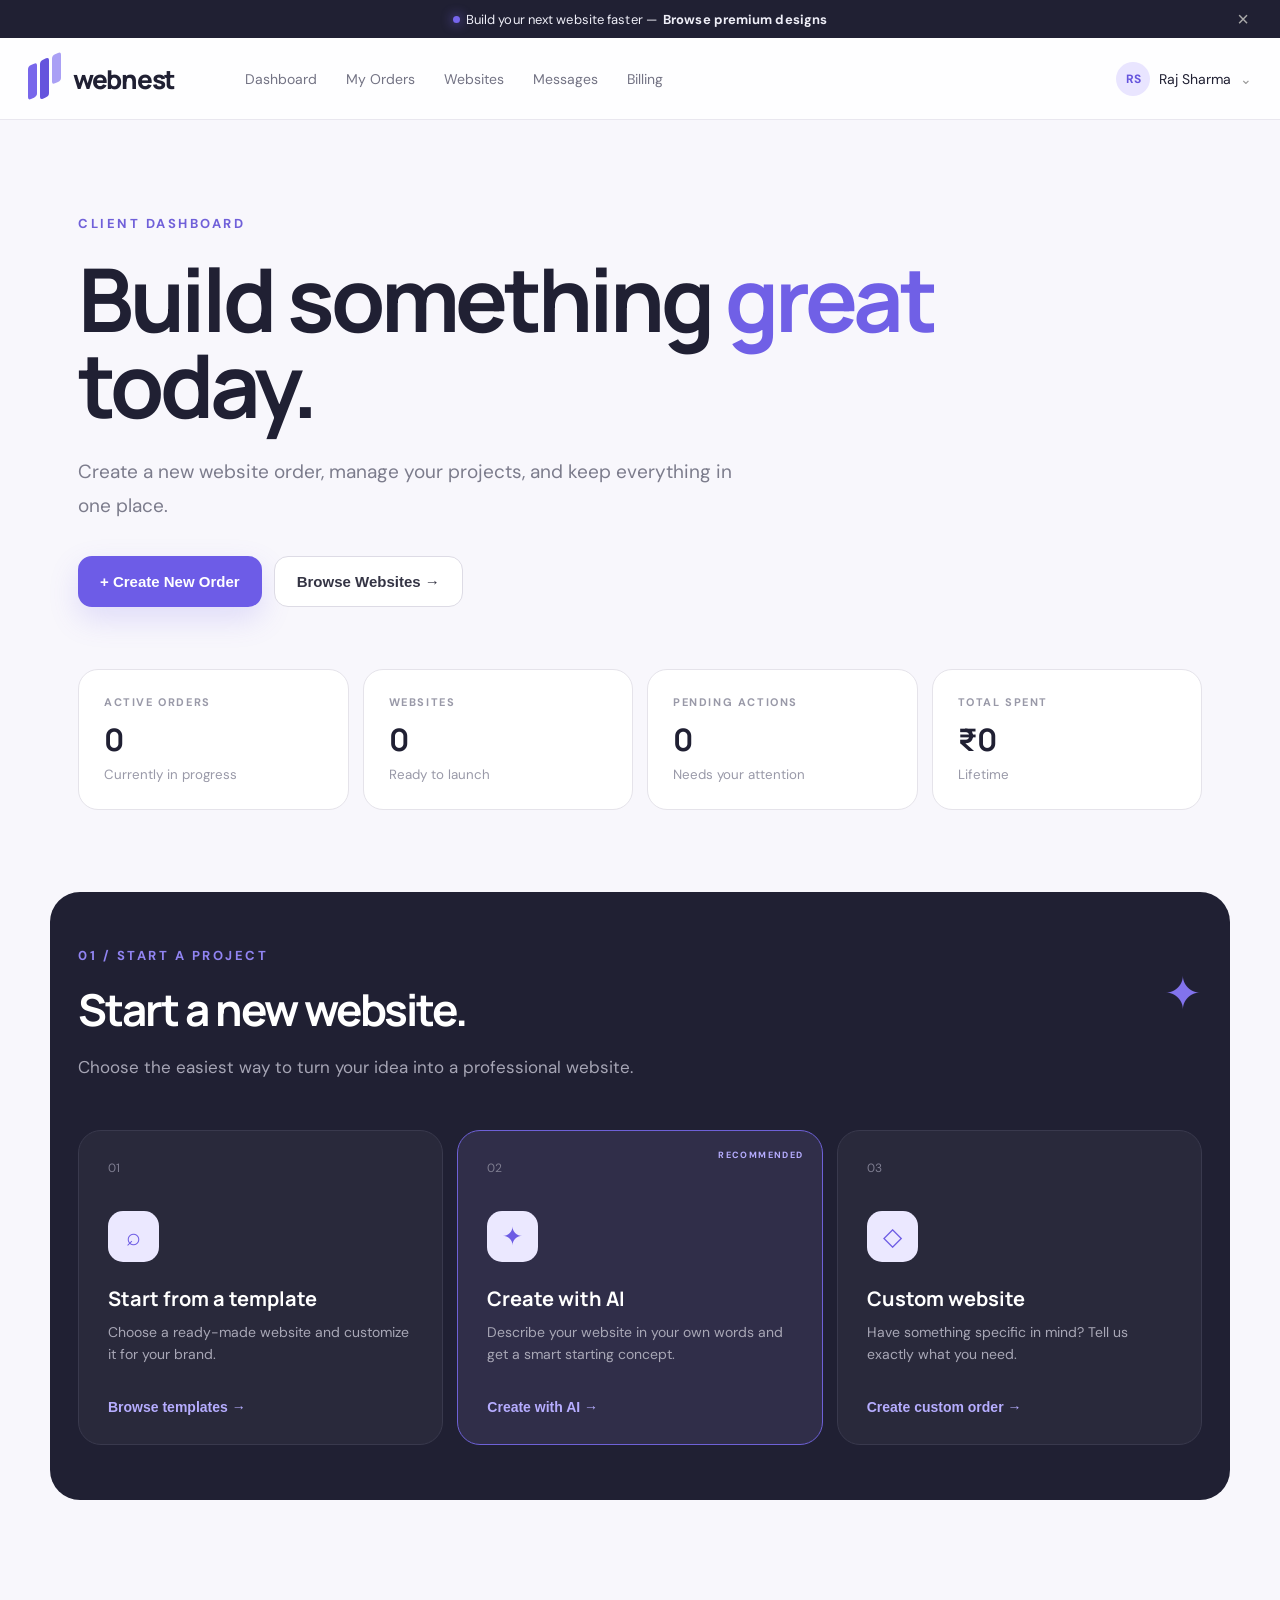
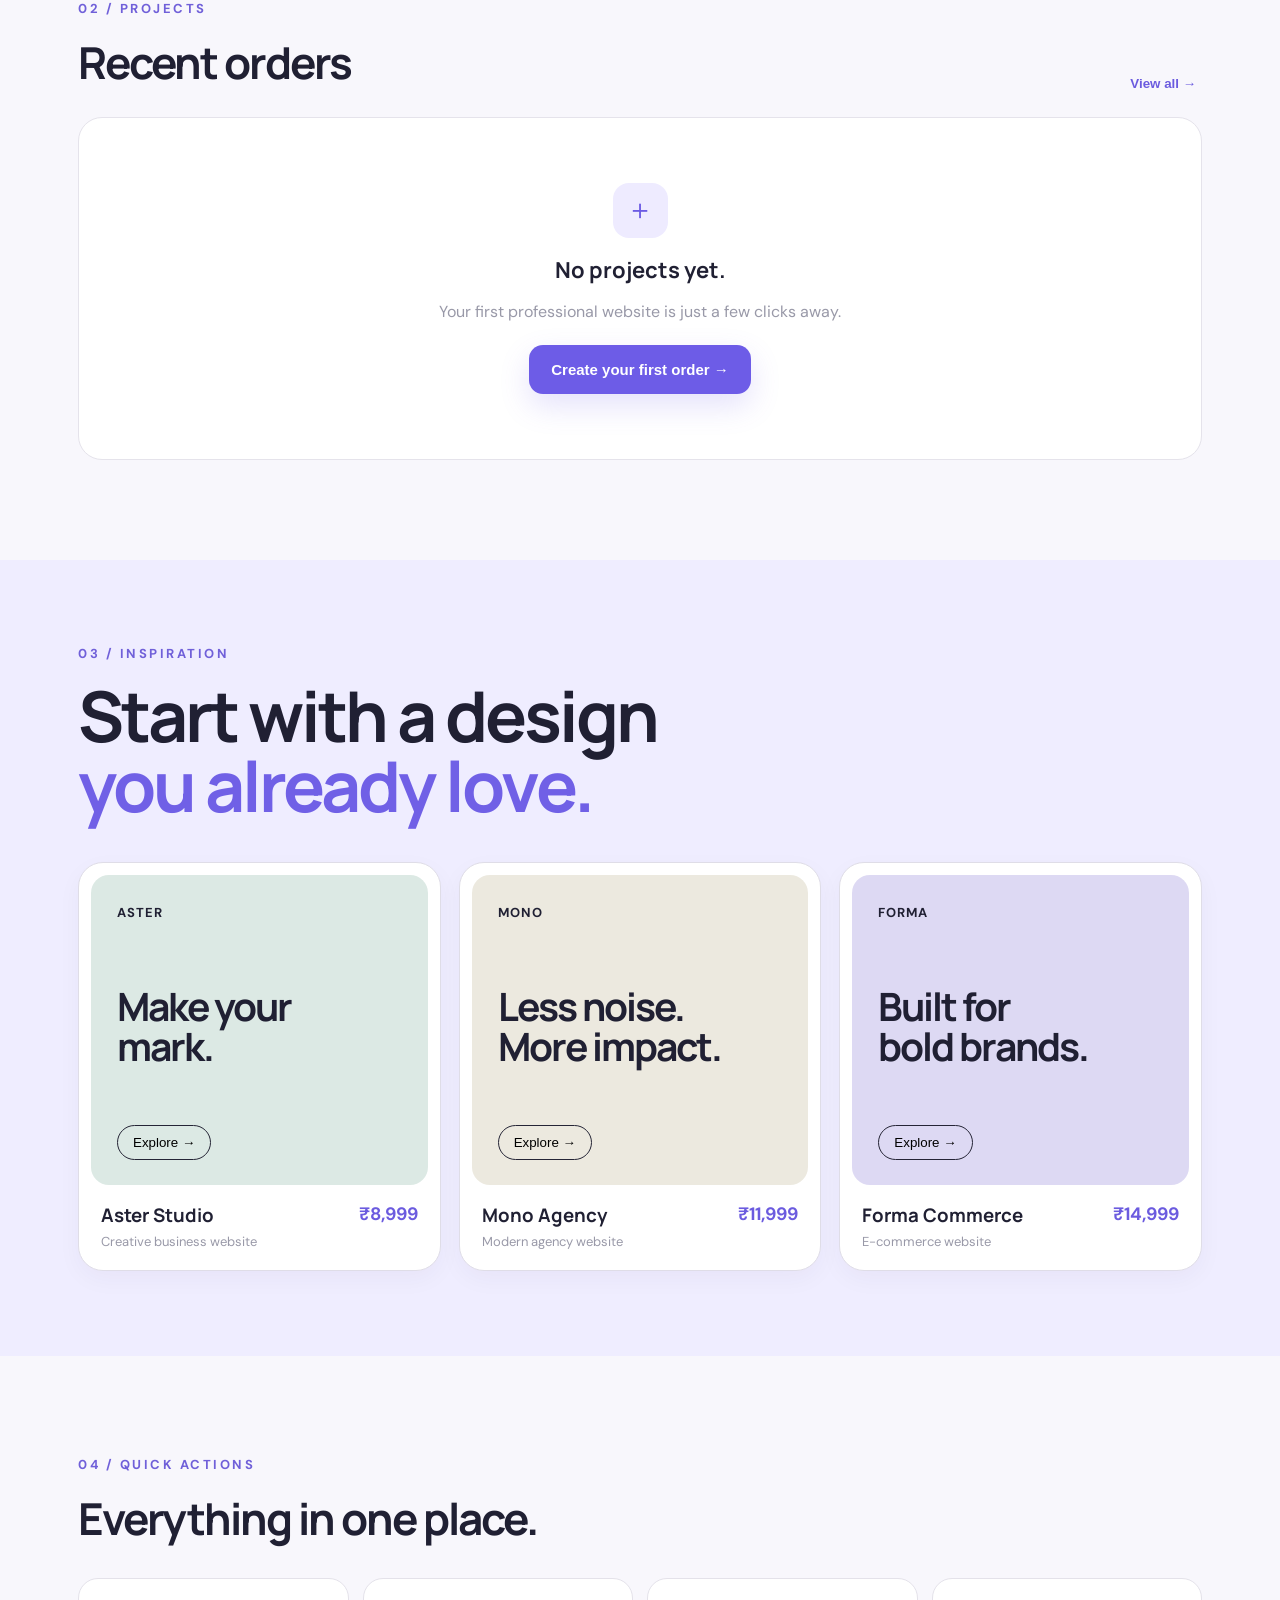
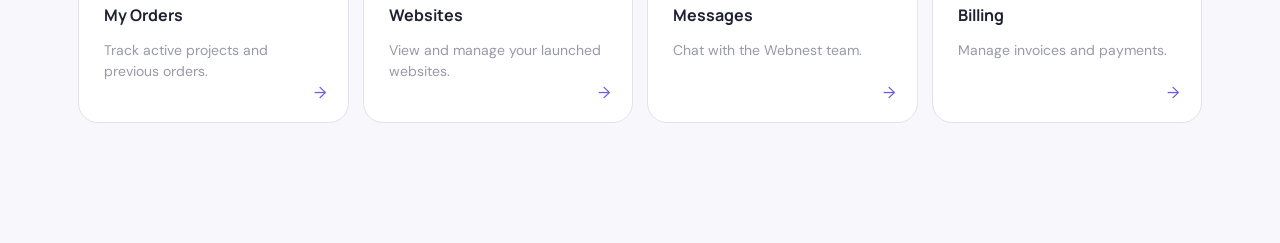
==== dashboard.html @ 7daad2a4 "Add files via upload" ====
<!doctype html>
<html lang="en">
<head>
  <meta charset="UTF-8">
  <meta name="viewport" content="width=device-width, initial-scale=1.0">
  <title>Webnest — Client Dashboard</title>
  <link rel="preconnect" href="https://fonts.googleapis.com">
  <link rel="preconnect" href="https://fonts.gstatic.com" crossorigin>
  <link href="https://fonts.googleapis.com/css2?family=DM+Sans:wght@400;500;600;700&family=Manrope:wght@500;600;700;800&display=swap" rel="stylesheet">
  <link rel="stylesheet" href="dashboard.css">
</head>
<body>
  <div class="topbar"><span class="dot"></span> Build your next website faster — <b>Browse premium designs</b> <button id="closeTop">×</button></div>

  <header class="nav">
    <a class="brand" href="#"><span class="brand-mark"><i></i><i></i><i></i></span><span>webnest</span></a>
    <nav class="desktop-nav">
      <a href="#dashboard">Dashboard</a><a href="#orders">My Orders</a><a href="#websites">Websites</a><a href="#messages">Messages</a><a href="#billing">Billing</a>
    </nav>
    <div class="profile"><span class="avatar">RS</span><span class="user-name">Raj Sharma</span><span class="chev">⌄</span></div>
    <button class="menu" id="menuBtn">☰</button>
  </header>

  <div class="mobile-menu" id="mobileMenu">
    <a href="#dashboard">Dashboard</a><a href="#orders">My Orders</a><a href="#websites">Websites</a><a href="#messages">Messages</a><a href="#billing">Billing</a>
  </div>

  <main id="dashboard">
    <section class="hero wrap">
      <div class="eyebrow">CLIENT DASHBOARD</div>
      <h1>Build something <span>great</span><br>today.</h1>
      <p>Create a new website order, manage your projects, and keep everything in one place.</p>
      <div class="hero-actions">
        <button class="btn primary" id="createOrder">+ Create New Order</button>
        <button class="btn secondary" id="browseBtn">Browse Websites <b>→</b></button>
      </div>
    </section>

    <section class="wrap stats">
      <div class="stat"><span>ACTIVE ORDERS</span><strong id="activeCount">0</strong><small>Currently in progress</small></div>
      <div class="stat"><span>WEBSITES</span><strong>0</strong><small>Ready to launch</small></div>
      <div class="stat"><span>PENDING ACTIONS</span><strong id="pendingCount">0</strong><small>Needs your attention</small></div>
      <div class="stat"><span>TOTAL SPENT</span><strong>₹0</strong><small>Lifetime</small></div>
    </section>

    <section class="wrap create-card">
      <div class="section-kicker">01 / START A PROJECT</div>
      <div class="split-heading"><div><h2>Start a new website.</h2><p>Choose the easiest way to turn your idea into a professional website.</p></div><span class="spark">✦</span></div>
      <div class="method-grid">
        <article class="method">
          <div class="num">01</div><div class="icon">⌕</div><h3>Start from a template</h3><p>Choose a ready-made website and customize it for your brand.</p><button onclick="openOrder('Template')">Browse templates <b>→</b></button>
        </article>
        <article class="method featured">
          <div class="recommended">RECOMMENDED</div><div class="num">02</div><div class="icon">✦</div><h3>Create with AI</h3><p>Describe your website in your own words and get a smart starting concept.</p><button onclick="openOrder('AI')">Create with AI <b>→</b></button>
        </article>
        <article class="method">
          <div class="num">03</div><div class="icon">◇</div><h3>Custom website</h3><p>Have something specific in mind? Tell us exactly what you need.</p><button onclick="openOrder('Custom')">Create custom order <b>→</b></button>
        </article>
      </div>
    </section>

    <section class="wrap orders" id="orders">
      <div class="section-head"><div><div class="section-kicker">02 / PROJECTS</div><h2>Recent orders</h2></div><button class="text-btn" onclick="openOrder()">View all →</button></div>
      <div id="ordersList" class="orders-list">
        <div class="empty"><div class="empty-icon">＋</div><h3>No projects yet.</h3><p>Your first professional website is just a few clicks away.</p><button class="btn primary" onclick="openOrder()">Create your first order →</button></div>
      </div>
    </section>

    <section class="inspire" id="websites">
      <div class="wrap">
        <div class="section-kicker">03 / INSPIRATION</div><h2>Start with a design<br><span>you already love.</span></h2>
        <div class="site-grid">
          <div class="site-card"><div class="preview preview-a"><b>ASTER</b><em>Make your<br>mark.</em><button>Explore →</button></div><div class="site-meta"><div><h3>Aster Studio</h3><p>Creative business website</p></div><strong>₹8,999</strong></div></div>
          <div class="site-card"><div class="preview preview-b"><b>MONO</b><em>Less noise.<br>More impact.</em><button>Explore →</button></div><div class="site-meta"><div><h3>Mono Agency</h3><p>Modern agency website</p></div><strong>₹11,999</strong></div></div>
          <div class="site-card"><div class="preview preview-c"><b>FORMA</b><em>Built for<br>bold brands.</em><button>Explore →</button></div><div class="site-meta"><div><h3>Forma Commerce</h3><p>E-commerce website</p></div><strong>₹14,999</strong></div></div>
        </div>
      </div>
    </section>

    <section class="wrap quick" id="messages">
      <div class="section-kicker">04 / QUICK ACTIONS</div><h2>Everything in one place.</h2>
      <div class="quick-grid">
        <div><b>My Orders</b><p>Track active projects and previous orders.</p><span>→</span></div>
        <div><b>Websites</b><p>View and manage your launched websites.</p><span>→</span></div>
        <div><b>Messages</b><p>Chat with the Webnest team.</p><span>→</span></div>
        <div><b>Billing</b><p>Manage invoices and payments.</p><span>→</span></div>
      </div>
    </section>
  </main>

  <div class="modal" id="orderModal">
    <div class="modal-box">
      <button class="modal-close" id="modalClose">×</button>
      <div class="section-kicker">NEW ORDER</div>
      <h2>Tell us what you're building.</h2>
      <p class="modal-sub">We'll turn your idea into a clear website plan.</p>
      <div class="steps"><b>01</b><span></span><b>02</b><span></span><b>03</b><span></span><b>04</b></div>
      <label>Website type</label>
      <div class="choices" id="types">
        <button>Business</button><button>Portfolio</button><button>E-commerce</button><button>Restaurant</button><button>Agency</button><button>SaaS</button>
      </div>
      <label>Your idea</label>
      <textarea id="idea" placeholder="Example: I need a modern clothing business website with products, WhatsApp ordering and a contact page."></textarea>
      <div class="ai-note">✦ AI will turn your description into pages, features and a recommended plan.</div>
      <button class="btn primary full" id="submitOrder">Continue →</button>
    </div>
  </div>

  <script src="dashboard.js"></script>
</body>
</html>
---- dashboard.css ----
*{box-sizing:border-box}html{scroll-behavior:smooth}body{margin:0;background:#f8f7fc;color:#202033;font-family:"DM Sans",sans-serif}.wrap{max-width:1180px;margin:auto;padding-left:28px;padding-right:28px}.topbar{height:38px;background:#202033;color:#eeeef7;display:flex;align-items:center;justify-content:center;gap:6px;font-size:13px;letter-spacing:.1px}.topbar .dot{width:7px;height:7px;background:#7665ed;border-radius:50%;box-shadow:0 0 12px #7665ed}.topbar button{position:absolute;right:25px;background:none;border:0;color:#aaa;font-size:20px;cursor:pointer}.nav{height:82px;background:rgba(255,255,255,.82);backdrop-filter:blur(18px);border-bottom:1px solid #e9e7ef;display:flex;align-items:center;padding:0 28px;position:sticky;top:0;z-index:20}.brand{display:flex;align-items:center;gap:12px;text-decoration:none;color:#202033;font-family:Manrope,sans-serif;font-weight:800;font-size:26px;letter-spacing:-1.3px}.brand-mark{display:flex;gap:3px;transform:skewY(-24deg)}.brand-mark i{display:block;width:9px;height:34px;border-radius:3px;background:#7867eb}.brand-mark i:nth-child(2){height:39px;background:#6554dd}.brand-mark i:nth-child(3){height:29px;background:#aaa0f5}.desktop-nav{display:flex;gap:29px;margin-left:70px}.desktop-nav a,.mobile-menu a{font-size:14px;color:#737384;text-decoration:none}.desktop-nav a:hover{color:#6554dd}.profile{margin-left:auto;display:flex;align-items:center;gap:9px;font-size:14px}.avatar{width:34px;height:34px;border-radius:50%;background:#e9e5ff;color:#6554dd;display:grid;place-items:center;font-weight:700;font-size:12px}.chev{color:#999}.menu{display:none;margin-left:auto;border:1px solid #e2e0e9;background:#fff;border-radius:15px;width:48px;height:48px;font-size:21px;color:#363645}.mobile-menu{display:none;background:#fff;border-bottom:1px solid #e5e3eb;padding:15px 28px;flex-direction:column;gap:18px}.hero{padding-top:95px;padding-bottom:62px}.eyebrow,.section-kicker{color:#7060d9;font-size:13px;font-weight:700;letter-spacing:2.5px}.hero h1{font-family:Manrope,sans-serif;font-size:clamp(52px,7vw,88px);line-height:.98;letter-spacing:-4px;margin:23px 0 28px}.hero h1 span,.inspire h2 span{color:#7060e6}.hero p{max-width:690px;font-size:19px;line-height:1.75;color:#7c7c8c;margin:0}.hero-actions{display:flex;gap:12px;margin-top:34px}.btn{border:0;border-radius:14px;padding:16px 22px;font-weight:700;font-size:15px;cursor:pointer;transition:.2s}.primary{background:#6d5ce7;color:white;box-shadow:0 12px 30px rgba(109,92,231,.18)}.primary:hover{transform:translateY(-2px);background:#604fe0}.secondary{background:#fff;color:#343444;border:1px solid #dddbe5}.secondary:hover{border-color:#aaa4d5}.stats{display:grid;grid-template-columns:repeat(4,1fr);gap:14px;padding-bottom:82px}.stat{background:#fff;border:1px solid #e5e3ea;border-radius:20px;padding:25px}.stat span{display:block;color:#9999a8;font-size:11px;font-weight:700;letter-spacing:1.6px}.stat strong{display:block;font-family:Manrope;font-size:31px;margin:9px 0 3px}.stat small{color:#9999a8}.create-card{background:#202033;color:#fff;border-radius:30px;padding-top:55px;padding-bottom:55px;margin-bottom:100px}.create-card .section-kicker{color:#9184f2}.split-heading{display:flex;justify-content:space-between;align-items:flex-start}.split-heading h2,.orders h2,.quick h2{font-family:Manrope;font-size:44px;letter-spacing:-2px;margin:15px 0 10px}.split-heading p{color:#a6a5b5;font-size:17px}.spark{font-size:45px;color:#8273ec}.method-grid{display:grid;grid-template-columns:repeat(3,1fr);gap:14px;margin-top:35px}.method{position:relative;background:#29293b;border:1px solid #39394d;border-radius:23px;padding:29px;min-height:315px;display:flex;flex-direction:column}.method.featured{background:#302e49;border-color:#6e61d7}.recommended{position:absolute;right:18px;top:18px;color:#b6adff;font-size:9px;letter-spacing:1.4px;font-weight:700}.num{color:#7e7d90;font-size:12px;margin-bottom:35px}.icon{width:51px;height:51px;border-radius:15px;background:#ebe8ff;color:#6c5be4;display:grid;place-items:center;font-size:25px;margin-bottom:23px}.method h3{font-family:Manrope;font-size:20px;margin:0 0 9px}.method p{color:#a8a7b6;line-height:1.6;font-size:14px;margin:0}.method button{margin-top:auto;background:none;border:0;color:#b6adff;font-weight:700;text-align:left;padding:16px 0 0;cursor:pointer;font-size:14px}.orders{padding-bottom:100px}.section-head{display:flex;justify-content:space-between;align-items:end;margin-bottom:25px}.section-head h2{margin-bottom:0}.text-btn{border:0;background:none;color:#6b5bdf;font-weight:700;cursor:pointer}.empty{background:#fff;border:1px solid #e5e3eb;border-radius:24px;text-align:center;padding:65px 20px}.empty-icon{width:55px;height:55px;border-radius:16px;background:#eeebff;color:#6c5be4;display:grid;place-items:center;margin:auto;font-size:28px}.empty h3{font-family:Manrope;font-size:22px;margin:17px 0 6px}.empty p{color:#9999a8;margin-bottom:23px}.inspire{background:#efedff;padding:85px 0}.inspire h2{font-family:Manrope;font-size:clamp(43px,6vw,70px);line-height:1;letter-spacing:-3px;margin:18px 0 42px}.site-grid{display:grid;grid-template-columns:repeat(3,1fr);gap:18px}.site-card{background:#fff;border:1px solid #dfdde7;border-radius:25px;padding:12px;box-shadow:0 8px 25px rgba(40,35,80,.04)}.preview{height:310px;border-radius:18px;padding:26px;position:relative;overflow:hidden}.preview b{font-size:13px;letter-spacing:1px}.preview em{display:block;font-family:Manrope;font-style:normal;font-weight:700;font-size:39px;line-height:1.02;margin-top:65px;letter-spacing:-2px}.preview button{position:absolute;bottom:25px;left:26px;border:1px solid #252536;border-radius:30px;background:transparent;padding:9px 15px}.preview-a{background:#dce9e4}.preview-b{background:#ece9df}.preview-c{background:#ddd9f3}.site-meta{display:flex;justify-content:space-between;padding:17px 10px 8px}.site-meta h3{margin:0 0 5px;font-family:Manrope}.site-meta p{margin:0;color:#9999a8;font-size:13px}.site-meta strong{color:#6b5bdf;font-size:18px}.quick{padding-top:100px;padding-bottom:120px}.quick h2{margin-bottom:30px}.quick-grid{display:grid;grid-template-columns:repeat(4,1fr);gap:14px}.quick-grid>div{background:#fff;border:1px solid #e4e2ea;border-radius:20px;padding:25px;position:relative;min-height:145px}.quick-grid b{font-family:Manrope}.quick-grid p{color:#9999a8;font-size:14px;line-height:1.5}.quick-grid span{position:absolute;right:22px;bottom:19px;color:#6c5be4}.modal{position:fixed;inset:0;background:rgba(22,22,38,.56);display:none;align-items:center;justify-content:center;padding:20px;z-index:50}.modal.show{display:flex}.modal-box{background:#fff;width:min(650px,100%);border-radius:27px;padding:36px;position:relative;box-shadow:0 25px 90px rgba(0,0,0,.2)}.modal-close{position:absolute;right:18px;top:16px;border:0;background:#f1eff6;border-radius:50%;width:35px;height:35px;font-size:22px;cursor:pointer}.modal h2{font-family:Manrope;font-size:36px;letter-spacing:-1.5px;margin:14px 0 6px}.modal-sub{color:#888897}.steps{display:flex;align-items:center;margin:25px 0 30px}.steps b{width:30px;height:30px;border-radius:50%;display:grid;place-items:center;background:#ebe8ff;color:#6655dc;font-size:11px}.steps span{height:1px;background:#dddbe4;flex:1}.modal label{display:block;font-size:12px;font-weight:700;color:#555567;margin:19px 0 9px}.choices{display:grid;grid-template-columns:repeat(3,1fr);gap:8px}.choices button{background:#faf9fc;border:1px solid #dfdde7;border-radius:11px;padding:12px;cursor:pointer}.choices button.selected{background:#eeebff;border-color:#7160df;color:#5c4bc9}.modal textarea{width:100%;height:125px;border:1px solid #dfdde7;border-radius:14px;padding:15px;resize:vertical;font:inherit;outline:none}.modal textarea:focus{border-color:#7160df}.ai-note{background:#f2f0ff;color:#6757ce;padding:12px 14px;border-radius:11px;font-size:12px;margin:12px 0 17px}.full{width:100%}.order-item{background:#fff;border:1px solid #e5e3eb;border-radius:22px;padding:23px;display:flex;align-items:center;gap:18px}.order-item .order-symbol{width:55px;height:55px;border-radius:15px;background:#eeebff;color:#6c5be4;display:grid;place-items:center;font-size:23px}.order-item h3{margin:0 0 4px;font-family:Manrope}.order-item p{margin:0;color:#9696a5;font-size:13px}.status{margin-left:auto;background:#edf9f2;color:#2e9362;padding:7px 11px;border-radius:30px;font-size:11px;font-weight:700}.order-item .view{color:#6c5be4;font-weight:700;font-size:13px}@media(max-width:850px){.desktop-nav,.profile{display:none}.menu{display:block}.nav{height:74px;padding:0 20px}.mobile-menu.show{display:flex}.wrap{padding-left:20px;padding-right:20px}.hero{padding-top:65px}.hero h1{font-size:52px;letter-spacing:-2.7px}.hero p{font-size:16px}.hero-actions{flex-direction:column}.hero-actions .btn{width:100%}.stats{grid-template-columns:repeat(2,1fr);padding-bottom:60px}.create-card{border-radius:23px;padding:35px 20px;margin-left:12px;margin-right:12px}.split-heading h2,.orders h2,.quick h2{font-size:35px}.method-grid,.site-grid{grid-template-columns:1fr}.method{min-height:280px}.inspire{padding:65px 0}.inspire h2{font-size:48px}.quick-grid{grid-template-columns:1fr 1fr}.modal-box{padding:28px 22px}.modal h2{font-size:29px}.choices{grid-template-columns:1fr 1fr}.order-item{align-items:flex-start;flex-wrap:wrap}.status{margin-left:0}.order-item .view{width:100%;margin-left:73px}}@media(max-width:480px){.topbar{font-size:11px;padding:0 35px 0 12px;text-align:center}.hero h1{font-size:45px}.stats{gap:9px}.stat{padding:18px}.stat strong{font-size:26px}.quick-grid{grid-template-columns:1fr}.site-meta strong{font-size:15px}.preview{height:275px}}
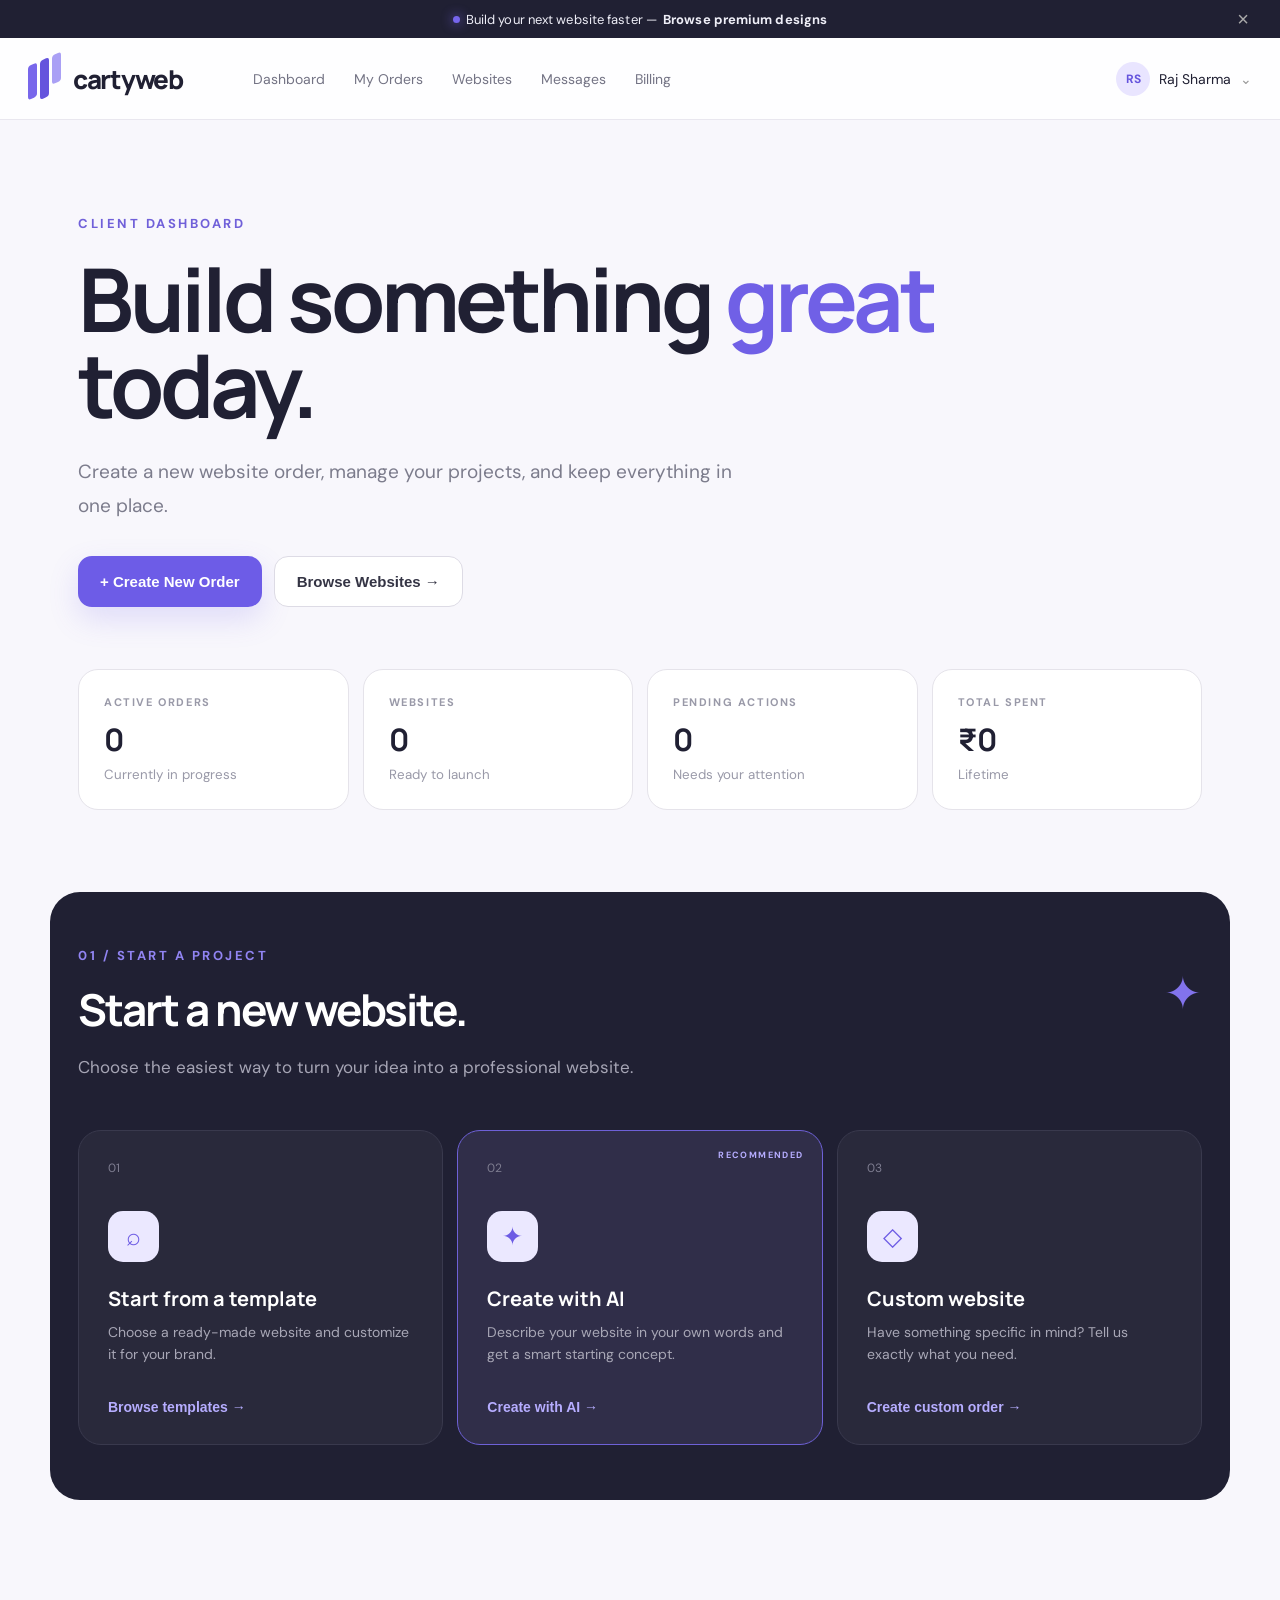
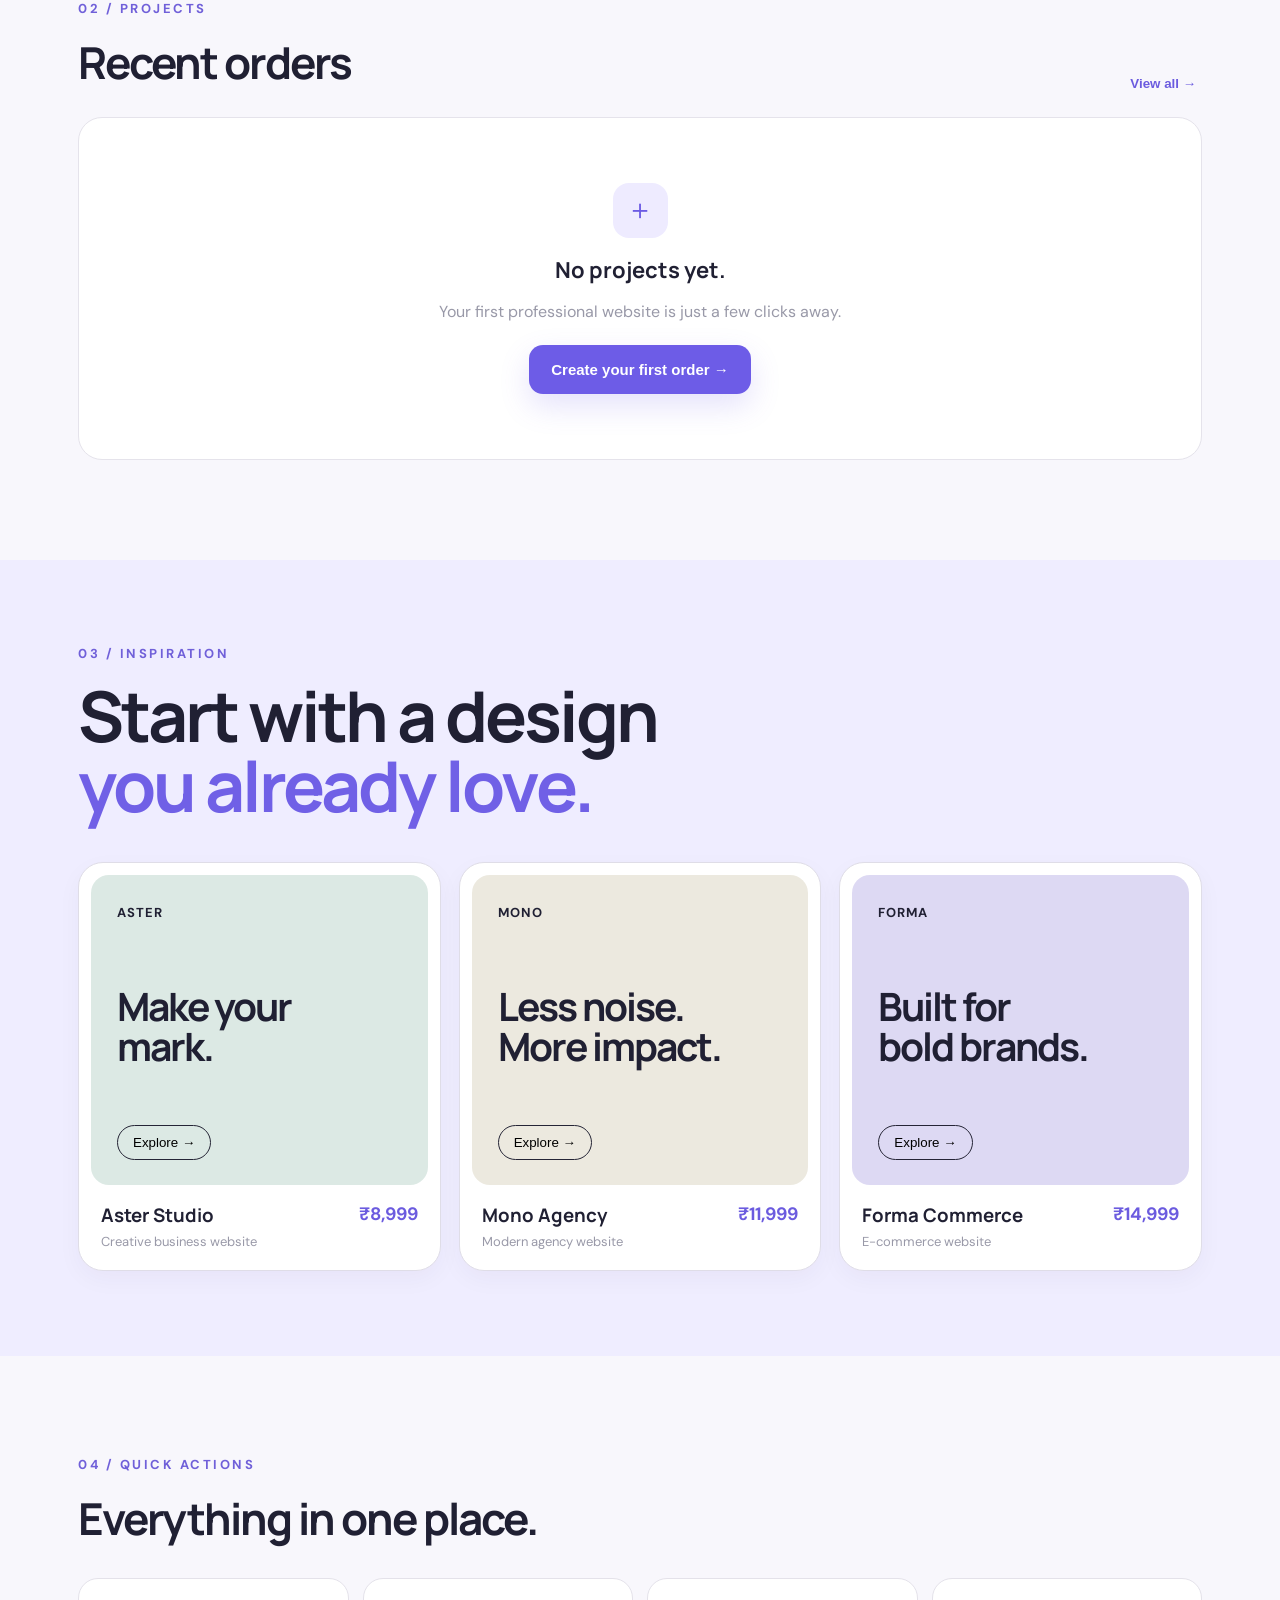
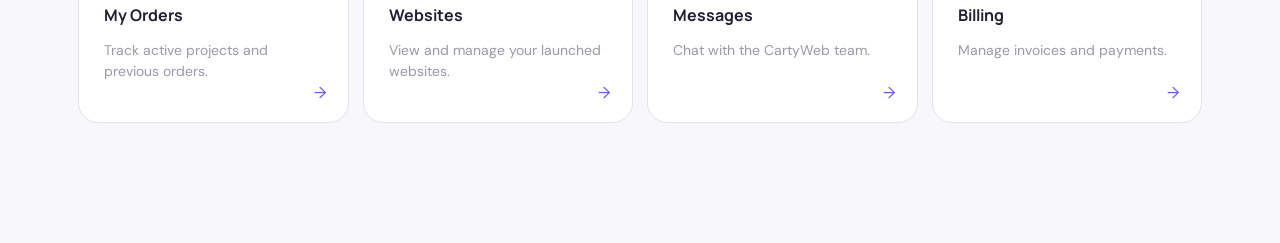
==== commit 9434df5c: "Add files via upload" ====
--- a/dashboard.html
+++ b/dashboard.html
@@ -3,7 +3,7 @@
 <head>
   <meta charset="UTF-8">
   <meta name="viewport" content="width=device-width, initial-scale=1.0">
-  <title>Webnest — Client Dashboard</title>
+  <title>CartyWeb — Client Dashboard</title>
   <link rel="preconnect" href="https://fonts.googleapis.com">
   <link rel="preconnect" href="https://fonts.gstatic.com" crossorigin>
   <link href="https://fonts.googleapis.com/css2?family=DM+Sans:wght@400;500;600;700&family=Manrope:wght@500;600;700;800&display=swap" rel="stylesheet">
@@ -13,7 +13,7 @@
   <div class="topbar"><span class="dot"></span> Build your next website faster — <b>Browse premium designs</b> <button id="closeTop">×</button></div>
 
   <header class="nav">
-    <a class="brand" href="#"><span class="brand-mark"><i></i><i></i><i></i></span><span>webnest</span></a>
+    <a class="brand" href="#"><span class="brand-mark"><i></i><i></i><i></i></span><span>cartyweb</span></a>
     <nav class="desktop-nav">
       <a href="#dashboard">Dashboard</a><a href="#orders">My Orders</a><a href="#websites">Websites</a><a href="#messages">Messages</a><a href="#billing">Billing</a>
     </nav>
@@ -82,7 +82,7 @@
       <div class="quick-grid">
         <div><b>My Orders</b><p>Track active projects and previous orders.</p><span>→</span></div>
         <div><b>Websites</b><p>View and manage your launched websites.</p><span>→</span></div>
-        <div><b>Messages</b><p>Chat with the Webnest team.</p><span>→</span></div>
+        <div><b>Messages</b><p>Chat with the CartyWeb team.</p><span>→</span></div>
         <div><b>Billing</b><p>Manage invoices and payments.</p><span>→</span></div>
       </div>
     </section>
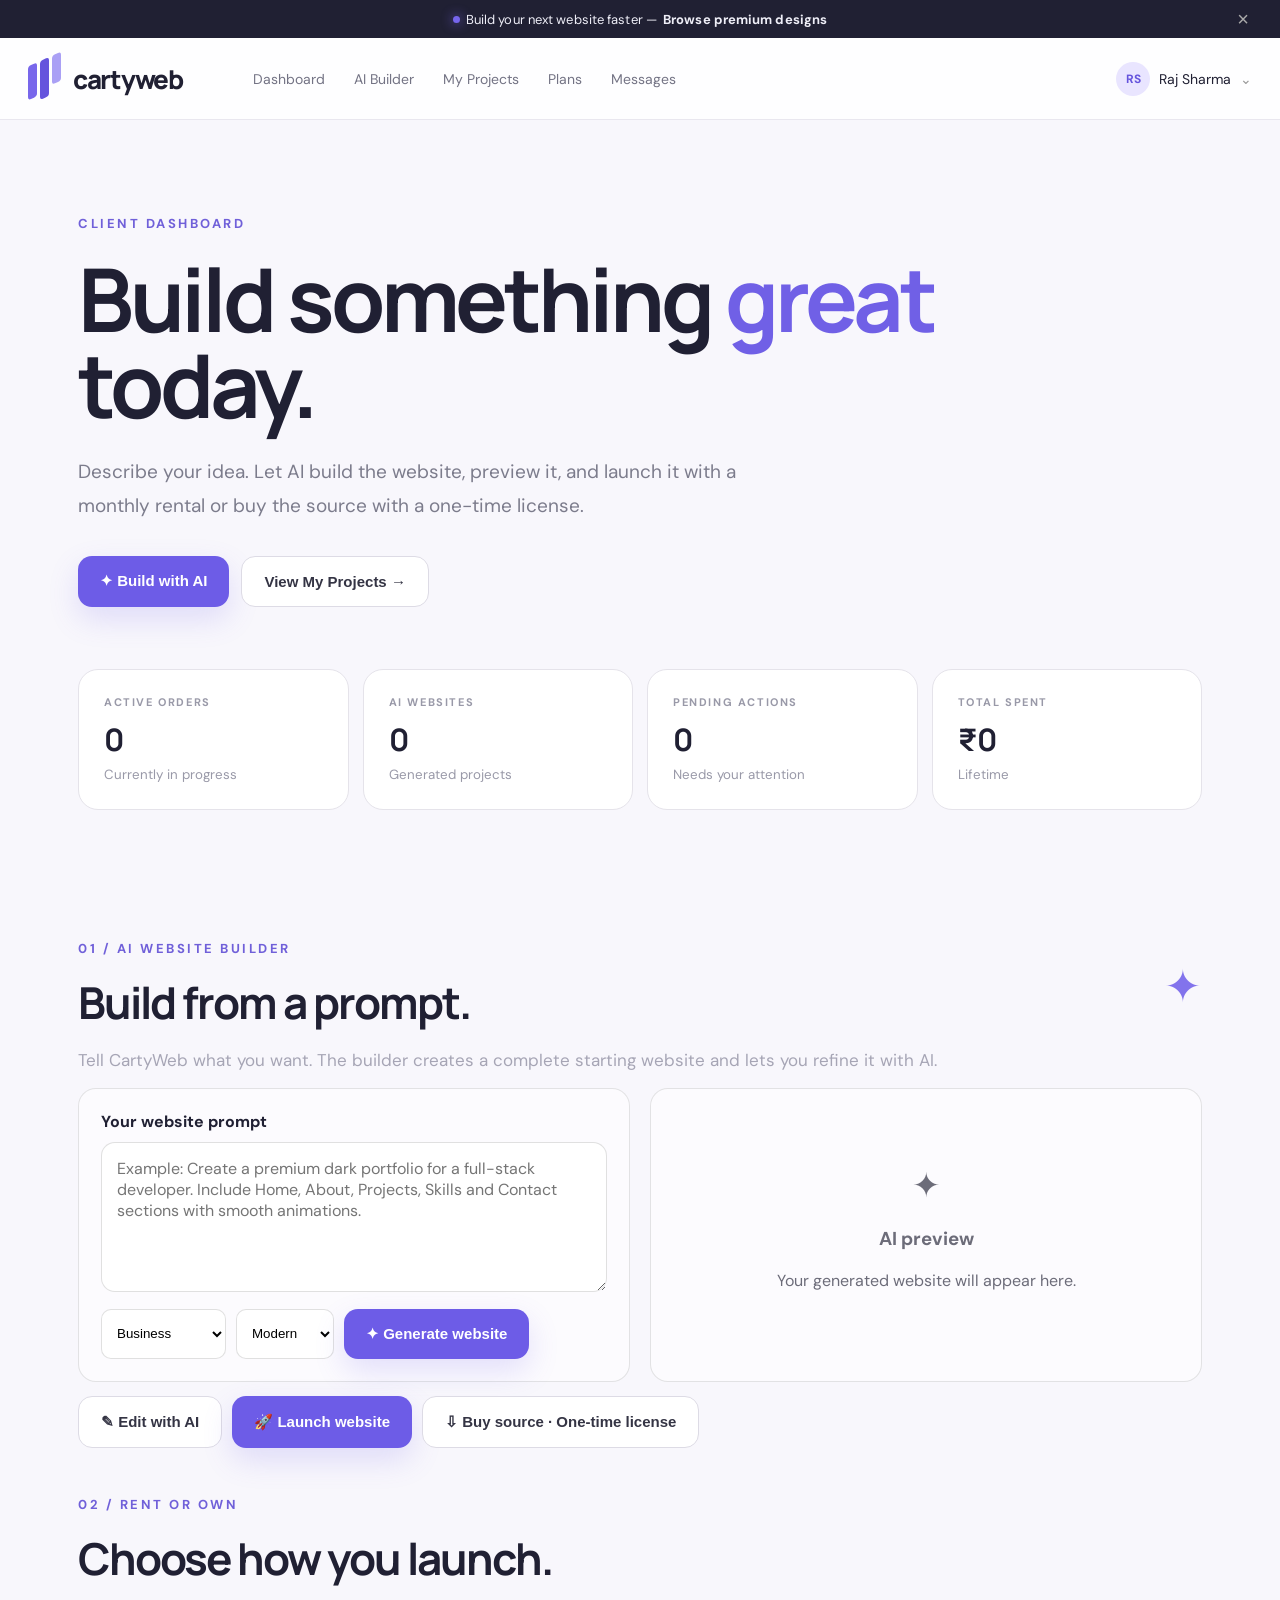
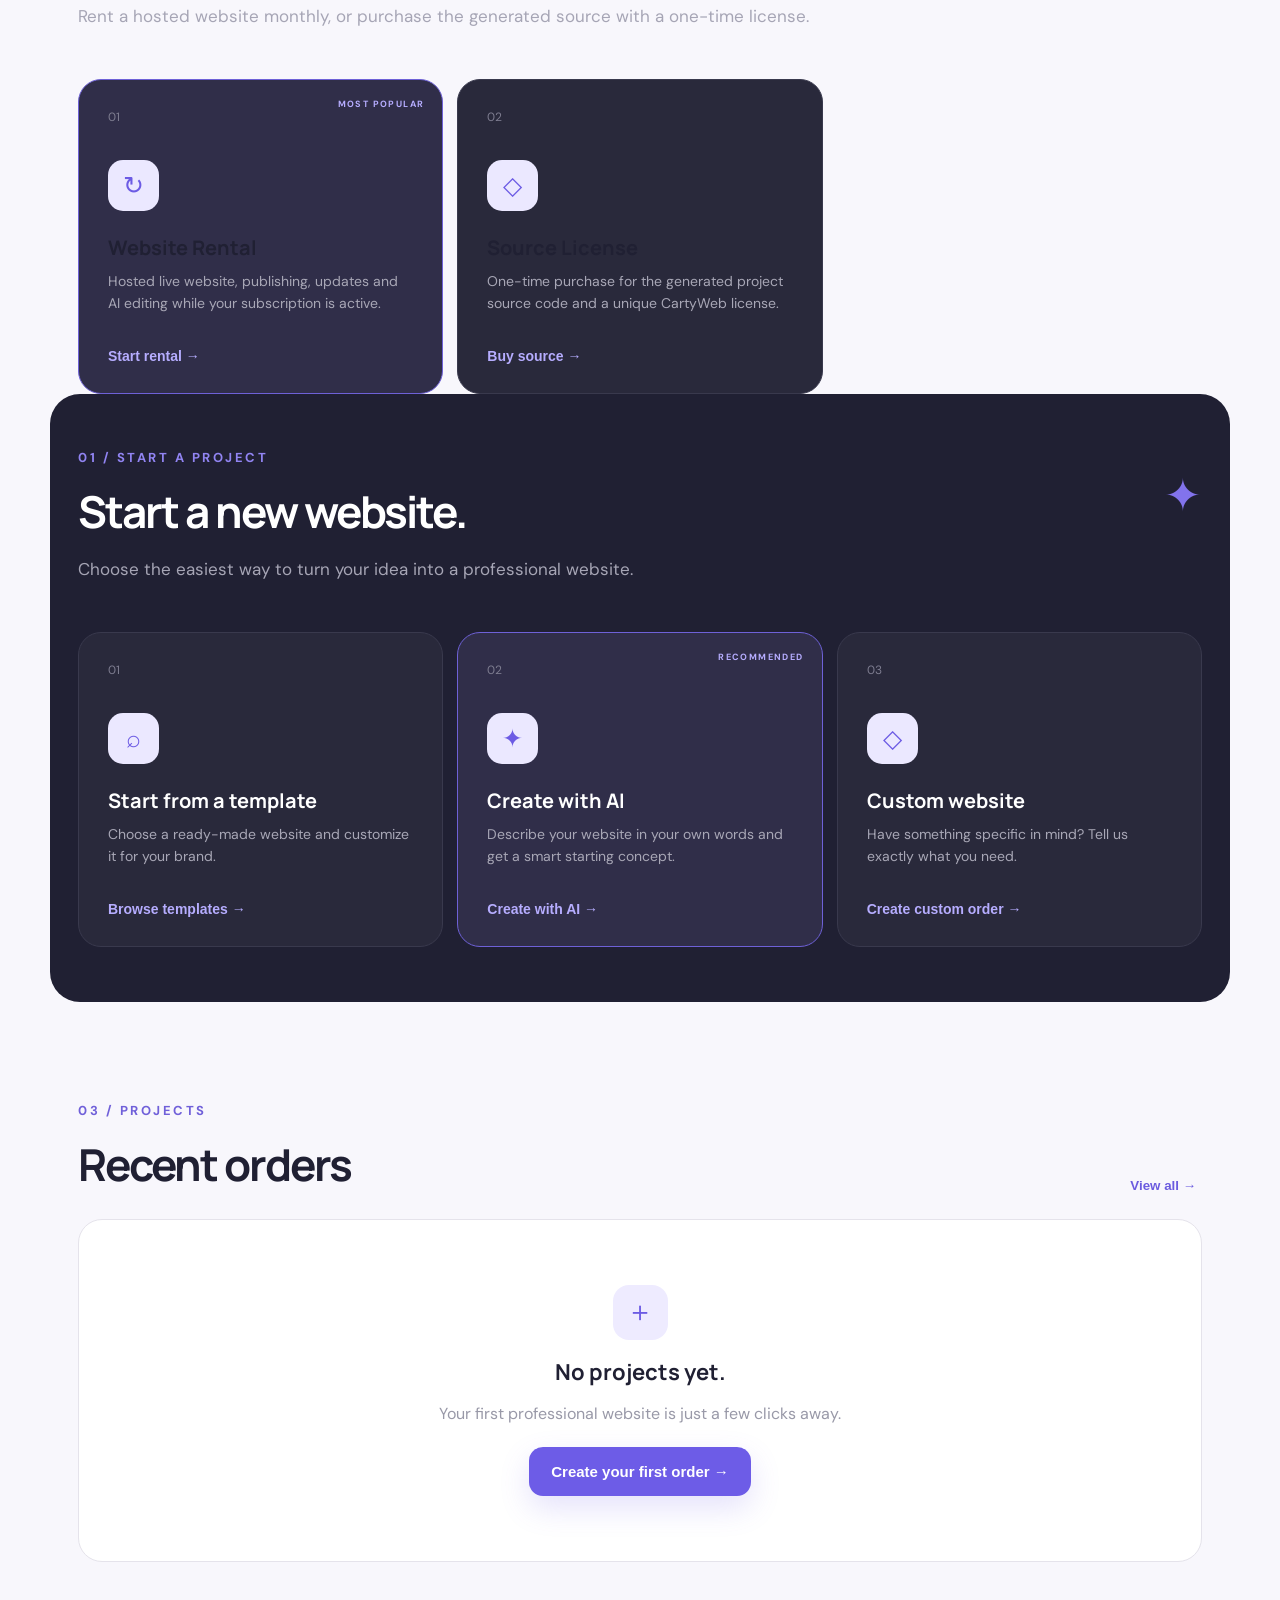
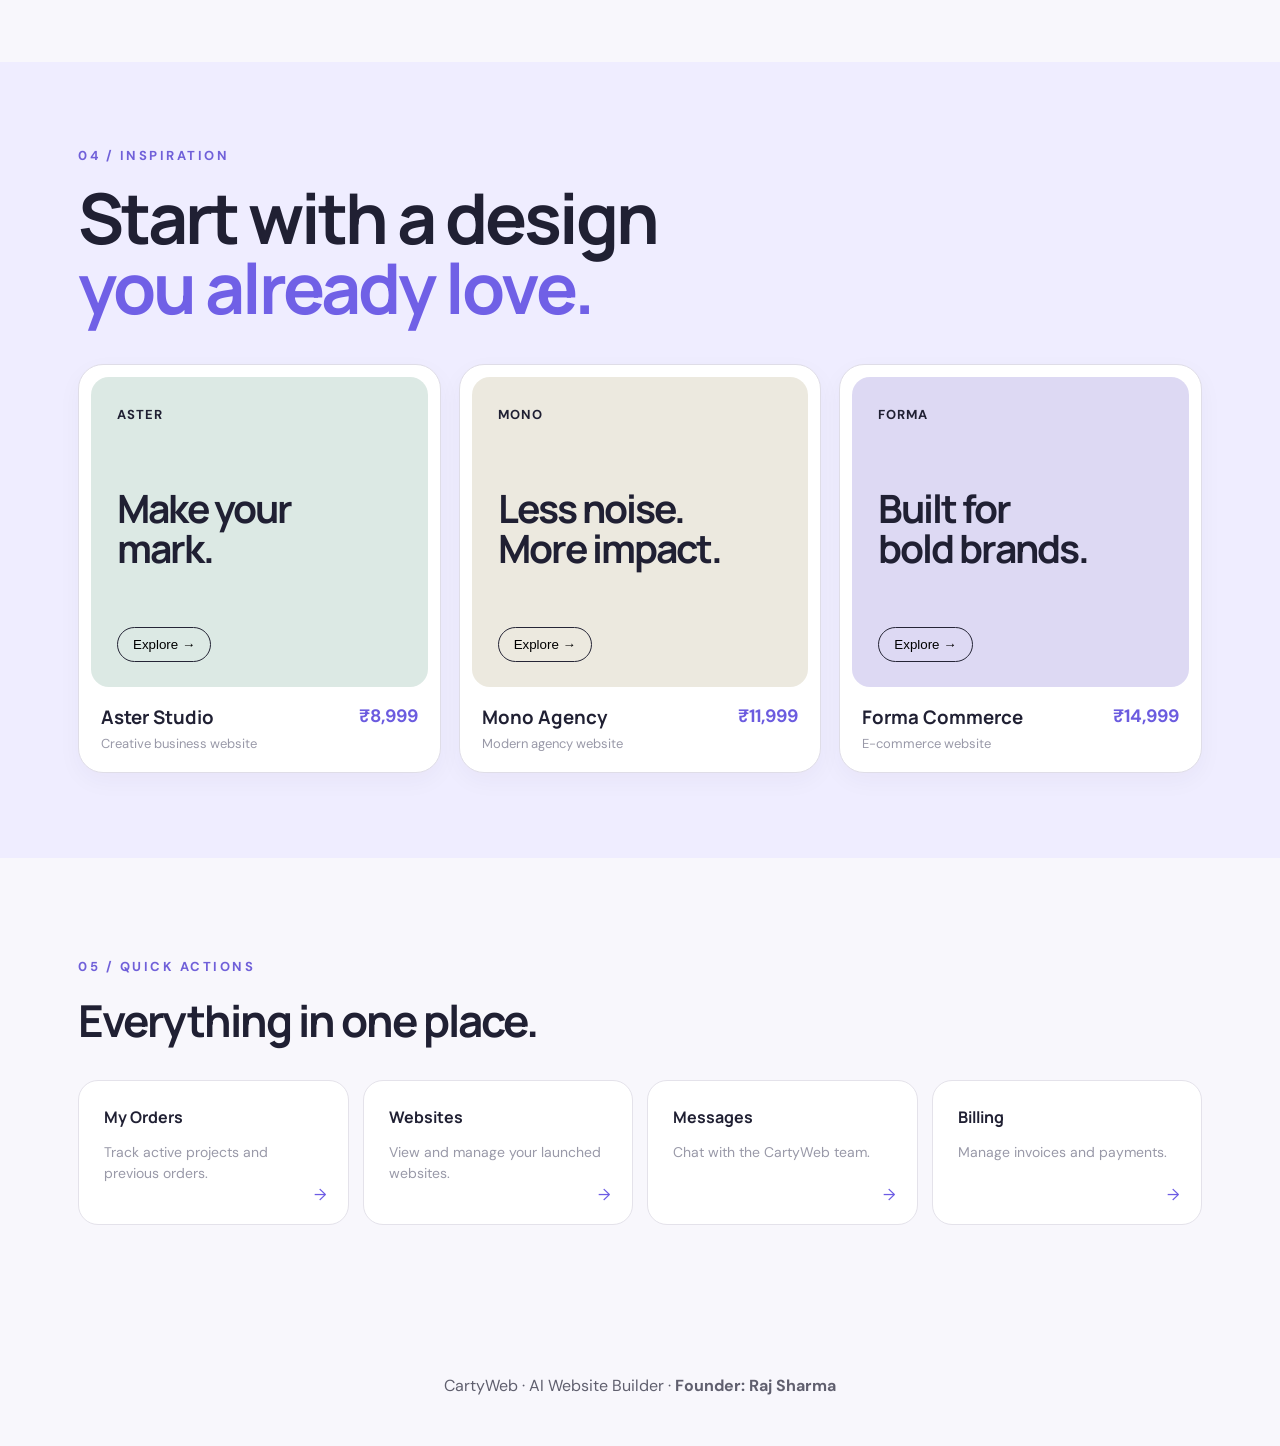
==== commit f8509aae: "Add files via upload" ====
--- a/dashboard.html
+++ b/dashboard.html
@@ -3,7 +3,7 @@
 <head>
   <meta charset="UTF-8">
   <meta name="viewport" content="width=device-width, initial-scale=1.0">
-  <title>CartyWeb — Client Dashboard</title>
+  <title>CartyWeb — AI Website Builder</title>
   <link rel="preconnect" href="https://fonts.googleapis.com">
   <link rel="preconnect" href="https://fonts.gstatic.com" crossorigin>
   <link href="https://fonts.googleapis.com/css2?family=DM+Sans:wght@400;500;600;700&family=Manrope:wght@500;600;700;800&display=swap" rel="stylesheet">
@@ -15,32 +15,48 @@
   <header class="nav">
     <a class="brand" href="#"><span class="brand-mark"><i></i><i></i><i></i></span><span>cartyweb</span></a>
     <nav class="desktop-nav">
-      <a href="#dashboard">Dashboard</a><a href="#orders">My Orders</a><a href="#websites">Websites</a><a href="#messages">Messages</a><a href="#billing">Billing</a>
+      <a href="#dashboard">Dashboard</a><a href="#ai-builder">AI Builder</a><a href="#orders">My Projects</a><a href="#billing">Plans</a><a href="#messages">Messages</a>
     </nav>
     <div class="profile"><span class="avatar">RS</span><span class="user-name">Raj Sharma</span><span class="chev">⌄</span></div>
     <button class="menu" id="menuBtn">☰</button>
   </header>
 
   <div class="mobile-menu" id="mobileMenu">
-    <a href="#dashboard">Dashboard</a><a href="#orders">My Orders</a><a href="#websites">Websites</a><a href="#messages">Messages</a><a href="#billing">Billing</a>
+    <a href="#dashboard">Dashboard</a><a href="#ai-builder">AI Builder</a><a href="#orders">My Projects</a><a href="#billing">Plans</a><a href="#messages">Messages</a>
   </div>
 
   <main id="dashboard">
     <section class="hero wrap">
       <div class="eyebrow">CLIENT DASHBOARD</div>
       <h1>Build something <span>great</span><br>today.</h1>
-      <p>Create a new website order, manage your projects, and keep everything in one place.</p>
+      <p>Describe your idea. Let AI build the website, preview it, and launch it with a monthly rental or buy the source with a one-time license.</p>
       <div class="hero-actions">
-        <button class="btn primary" id="createOrder">+ Create New Order</button>
-        <button class="btn secondary" id="browseBtn">Browse Websites <b>→</b></button>
+        <button class="btn primary" id="createOrder">✦ Build with AI</button>
+        <button class="btn secondary" id="browseBtn">View My Projects <b>→</b></button>
       </div>
     </section>
 
     <section class="wrap stats">
       <div class="stat"><span>ACTIVE ORDERS</span><strong id="activeCount">0</strong><small>Currently in progress</small></div>
-      <div class="stat"><span>WEBSITES</span><strong>0</strong><small>Ready to launch</small></div>
+      <div class="stat"><span>AI WEBSITES</span><strong id="siteCount">0</strong><small>Generated projects</small></div>
       <div class="stat"><span>PENDING ACTIONS</span><strong id="pendingCount">0</strong><small>Needs your attention</small></div>
       <div class="stat"><span>TOTAL SPENT</span><strong>₹0</strong><small>Lifetime</small></div>
+    </section>
+
+    <section class="wrap ai-builder" id="ai-builder">
+      <div class="section-kicker">01 / AI WEBSITE BUILDER</div>
+      <div class="split-heading"><div><h2>Build from a prompt.</h2><p>Tell CartyWeb what you want. The builder creates a complete starting website and lets you refine it with AI.</p></div><span class="spark">✦</span></div>
+      <div class="ai-panel">
+        <div class="ai-input-wrap"><label for="aiPrompt">Your website prompt</label><textarea id="aiPrompt" rows="5" placeholder="Example: Create a premium dark portfolio for a full-stack developer. Include Home, About, Projects, Skills and Contact sections with smooth animations."></textarea>
+        <div class="ai-options"><select id="aiType"><option>Business</option><option>Portfolio</option><option>E-commerce</option><option>SaaS</option><option>Landing page</option></select><select id="aiStyle"><option>Modern</option><option>Minimal</option><option>Premium</option><option>Bold</option></select><button class="btn primary" id="generateAI">✦ Generate website</button></div></div>
+        <div class="ai-preview" id="aiPreview"><div class="preview-placeholder"><span>✦</span><h3>AI preview</h3><p>Your generated website will appear here.</p></div></div>
+      </div>
+      <div class="ai-actions" id="aiActions" hidden><button class="btn secondary" id="editAI">✎ Edit with AI</button><button class="btn primary" id="launchAI">🚀 Launch website</button><button class="btn secondary" id="sourceAI">⇩ Buy source · One-time license</button></div>
+    </section>
+
+    <section class="wrap pricing-mini" id="billing">
+      <div class="section-kicker">02 / RENT OR OWN</div><div class="split-heading"><div><h2>Choose how you launch.</h2><p>Rent a hosted website monthly, or purchase the generated source with a one-time license.</p></div></div>
+      <div class="method-grid"><article class="method featured"><div class="recommended">MOST POPULAR</div><div class="num">01</div><div class="icon">↻</div><h3>Website Rental</h3><p>Hosted live website, publishing, updates and AI editing while your subscription is active.</p><button onclick="choosePlan('rent')">Start rental <b>→</b></button></article><article class="method"><div class="num">02</div><div class="icon">◇</div><h3>Source License</h3><p>One-time purchase for the generated project source code and a unique CartyWeb license.</p><button onclick="choosePlan('license')">Buy source <b>→</b></button></article></div>
     </section>
 
     <section class="wrap create-card">
@@ -60,7 +76,7 @@
     </section>
 
     <section class="wrap orders" id="orders">
-      <div class="section-head"><div><div class="section-kicker">02 / PROJECTS</div><h2>Recent orders</h2></div><button class="text-btn" onclick="openOrder()">View all →</button></div>
+      <div class="section-head"><div><div class="section-kicker">03 / PROJECTS</div><h2>Recent orders</h2></div><button class="text-btn" onclick="openOrder()">View all →</button></div>
       <div id="ordersList" class="orders-list">
         <div class="empty"><div class="empty-icon">＋</div><h3>No projects yet.</h3><p>Your first professional website is just a few clicks away.</p><button class="btn primary" onclick="openOrder()">Create your first order →</button></div>
       </div>
@@ -68,7 +84,7 @@
 
     <section class="inspire" id="websites">
       <div class="wrap">
-        <div class="section-kicker">03 / INSPIRATION</div><h2>Start with a design<br><span>you already love.</span></h2>
+        <div class="section-kicker">04 / INSPIRATION</div><h2>Start with a design<br><span>you already love.</span></h2>
         <div class="site-grid">
           <div class="site-card"><div class="preview preview-a"><b>ASTER</b><em>Make your<br>mark.</em><button>Explore →</button></div><div class="site-meta"><div><h3>Aster Studio</h3><p>Creative business website</p></div><strong>₹8,999</strong></div></div>
           <div class="site-card"><div class="preview preview-b"><b>MONO</b><em>Less noise.<br>More impact.</em><button>Explore →</button></div><div class="site-meta"><div><h3>Mono Agency</h3><p>Modern agency website</p></div><strong>₹11,999</strong></div></div>
@@ -78,7 +94,7 @@
     </section>
 
     <section class="wrap quick" id="messages">
-      <div class="section-kicker">04 / QUICK ACTIONS</div><h2>Everything in one place.</h2>
+      <div class="section-kicker">05 / QUICK ACTIONS</div><h2>Everything in one place.</h2>
       <div class="quick-grid">
         <div><b>My Orders</b><p>Track active projects and previous orders.</p><span>→</span></div>
         <div><b>Websites</b><p>View and manage your launched websites.</p><span>→</span></div>
@@ -86,6 +102,7 @@
         <div><b>Billing</b><p>Manage invoices and payments.</p><span>→</span></div>
       </div>
     </section>
+  <footer class="wrap founder">CartyWeb · AI Website Builder · <strong>Founder: Raj Sharma</strong></footer>
   </main>
 
   <div class="modal" id="orderModal">
--- a/dashboard.css
+++ b/dashboard.css
@@ -1 +1,4 @@
 *{box-sizing:border-box}html{scroll-behavior:smooth}body{margin:0;background:#f8f7fc;color:#202033;font-family:"DM Sans",sans-serif}.wrap{max-width:1180px;margin:auto;padding-left:28px;padding-right:28px}.topbar{height:38px;background:#202033;color:#eeeef7;display:flex;align-items:center;justify-content:center;gap:6px;font-size:13px;letter-spacing:.1px}.topbar .dot{width:7px;height:7px;background:#7665ed;border-radius:50%;box-shadow:0 0 12px #7665ed}.topbar button{position:absolute;right:25px;background:none;border:0;color:#aaa;font-size:20px;cursor:pointer}.nav{height:82px;background:rgba(255,255,255,.82);backdrop-filter:blur(18px);border-bottom:1px solid #e9e7ef;display:flex;align-items:center;padding:0 28px;position:sticky;top:0;z-index:20}.brand{display:flex;align-items:center;gap:12px;text-decoration:none;color:#202033;font-family:Manrope,sans-serif;font-weight:800;font-size:26px;letter-spacing:-1.3px}.brand-mark{display:flex;gap:3px;transform:skewY(-24deg)}.brand-mark i{display:block;width:9px;height:34px;border-radius:3px;background:#7867eb}.brand-mark i:nth-child(2){height:39px;background:#6554dd}.brand-mark i:nth-child(3){height:29px;background:#aaa0f5}.desktop-nav{display:flex;gap:29px;margin-left:70px}.desktop-nav a,.mobile-menu a{font-size:14px;color:#737384;text-decoration:none}.desktop-nav a:hover{color:#6554dd}.profile{margin-left:auto;display:flex;align-items:center;gap:9px;font-size:14px}.avatar{width:34px;height:34px;border-radius:50%;background:#e9e5ff;color:#6554dd;display:grid;place-items:center;font-weight:700;font-size:12px}.chev{color:#999}.menu{display:none;margin-left:auto;border:1px solid #e2e0e9;background:#fff;border-radius:15px;width:48px;height:48px;font-size:21px;color:#363645}.mobile-menu{display:none;background:#fff;border-bottom:1px solid #e5e3eb;padding:15px 28px;flex-direction:column;gap:18px}.hero{padding-top:95px;padding-bottom:62px}.eyebrow,.section-kicker{color:#7060d9;font-size:13px;font-weight:700;letter-spacing:2.5px}.hero h1{font-family:Manrope,sans-serif;font-size:clamp(52px,7vw,88px);line-height:.98;letter-spacing:-4px;margin:23px 0 28px}.hero h1 span,.inspire h2 span{color:#7060e6}.hero p{max-width:690px;font-size:19px;line-height:1.75;color:#7c7c8c;margin:0}.hero-actions{display:flex;gap:12px;margin-top:34px}.btn{border:0;border-radius:14px;padding:16px 22px;font-weight:700;font-size:15px;cursor:pointer;transition:.2s}.primary{background:#6d5ce7;color:white;box-shadow:0 12px 30px rgba(109,92,231,.18)}.primary:hover{transform:translateY(-2px);background:#604fe0}.secondary{background:#fff;color:#343444;border:1px solid #dddbe5}.secondary:hover{border-color:#aaa4d5}.stats{display:grid;grid-template-columns:repeat(4,1fr);gap:14px;padding-bottom:82px}.stat{background:#fff;border:1px solid #e5e3ea;border-radius:20px;padding:25px}.stat span{display:block;color:#9999a8;font-size:11px;font-weight:700;letter-spacing:1.6px}.stat strong{display:block;font-family:Manrope;font-size:31px;margin:9px 0 3px}.stat small{color:#9999a8}.create-card{background:#202033;color:#fff;border-radius:30px;padding-top:55px;padding-bottom:55px;margin-bottom:100px}.create-card .section-kicker{color:#9184f2}.split-heading{display:flex;justify-content:space-between;align-items:flex-start}.split-heading h2,.orders h2,.quick h2{font-family:Manrope;font-size:44px;letter-spacing:-2px;margin:15px 0 10px}.split-heading p{color:#a6a5b5;font-size:17px}.spark{font-size:45px;color:#8273ec}.method-grid{display:grid;grid-template-columns:repeat(3,1fr);gap:14px;margin-top:35px}.method{position:relative;background:#29293b;border:1px solid #39394d;border-radius:23px;padding:29px;min-height:315px;display:flex;flex-direction:column}.method.featured{background:#302e49;border-color:#6e61d7}.recommended{position:absolute;right:18px;top:18px;color:#b6adff;font-size:9px;letter-spacing:1.4px;font-weight:700}.num{color:#7e7d90;font-size:12px;margin-bottom:35px}.icon{width:51px;height:51px;border-radius:15px;background:#ebe8ff;color:#6c5be4;display:grid;place-items:center;font-size:25px;margin-bottom:23px}.method h3{font-family:Manrope;font-size:20px;margin:0 0 9px}.method p{color:#a8a7b6;line-height:1.6;font-size:14px;margin:0}.method button{margin-top:auto;background:none;border:0;color:#b6adff;font-weight:700;text-align:left;padding:16px 0 0;cursor:pointer;font-size:14px}.orders{padding-bottom:100px}.section-head{display:flex;justify-content:space-between;align-items:end;margin-bottom:25px}.section-head h2{margin-bottom:0}.text-btn{border:0;background:none;color:#6b5bdf;font-weight:700;cursor:pointer}.empty{background:#fff;border:1px solid #e5e3eb;border-radius:24px;text-align:center;padding:65px 20px}.empty-icon{width:55px;height:55px;border-radius:16px;background:#eeebff;color:#6c5be4;display:grid;place-items:center;margin:auto;font-size:28px}.empty h3{font-family:Manrope;font-size:22px;margin:17px 0 6px}.empty p{color:#9999a8;margin-bottom:23px}.inspire{background:#efedff;padding:85px 0}.inspire h2{font-family:Manrope;font-size:clamp(43px,6vw,70px);line-height:1;letter-spacing:-3px;margin:18px 0 42px}.site-grid{display:grid;grid-template-columns:repeat(3,1fr);gap:18px}.site-card{background:#fff;border:1px solid #dfdde7;border-radius:25px;padding:12px;box-shadow:0 8px 25px rgba(40,35,80,.04)}.preview{height:310px;border-radius:18px;padding:26px;position:relative;overflow:hidden}.preview b{font-size:13px;letter-spacing:1px}.preview em{display:block;font-family:Manrope;font-style:normal;font-weight:700;font-size:39px;line-height:1.02;margin-top:65px;letter-spacing:-2px}.preview button{position:absolute;bottom:25px;left:26px;border:1px solid #252536;border-radius:30px;background:transparent;padding:9px 15px}.preview-a{background:#dce9e4}.preview-b{background:#ece9df}.preview-c{background:#ddd9f3}.site-meta{display:flex;justify-content:space-between;padding:17px 10px 8px}.site-meta h3{margin:0 0 5px;font-family:Manrope}.site-meta p{margin:0;color:#9999a8;font-size:13px}.site-meta strong{color:#6b5bdf;font-size:18px}.quick{padding-top:100px;padding-bottom:120px}.quick h2{margin-bottom:30px}.quick-grid{display:grid;grid-template-columns:repeat(4,1fr);gap:14px}.quick-grid>div{background:#fff;border:1px solid #e4e2ea;border-radius:20px;padding:25px;position:relative;min-height:145px}.quick-grid b{font-family:Manrope}.quick-grid p{color:#9999a8;font-size:14px;line-height:1.5}.quick-grid span{position:absolute;right:22px;bottom:19px;color:#6c5be4}.modal{position:fixed;inset:0;background:rgba(22,22,38,.56);display:none;align-items:center;justify-content:center;padding:20px;z-index:50}.modal.show{display:flex}.modal-box{background:#fff;width:min(650px,100%);border-radius:27px;padding:36px;position:relative;box-shadow:0 25px 90px rgba(0,0,0,.2)}.modal-close{position:absolute;right:18px;top:16px;border:0;background:#f1eff6;border-radius:50%;width:35px;height:35px;font-size:22px;cursor:pointer}.modal h2{font-family:Manrope;font-size:36px;letter-spacing:-1.5px;margin:14px 0 6px}.modal-sub{color:#888897}.steps{display:flex;align-items:center;margin:25px 0 30px}.steps b{width:30px;height:30px;border-radius:50%;display:grid;place-items:center;background:#ebe8ff;color:#6655dc;font-size:11px}.steps span{height:1px;background:#dddbe4;flex:1}.modal label{display:block;font-size:12px;font-weight:700;color:#555567;margin:19px 0 9px}.choices{display:grid;grid-template-columns:repeat(3,1fr);gap:8px}.choices button{background:#faf9fc;border:1px solid #dfdde7;border-radius:11px;padding:12px;cursor:pointer}.choices button.selected{background:#eeebff;border-color:#7160df;color:#5c4bc9}.modal textarea{width:100%;height:125px;border:1px solid #dfdde7;border-radius:14px;padding:15px;resize:vertical;font:inherit;outline:none}.modal textarea:focus{border-color:#7160df}.ai-note{background:#f2f0ff;color:#6757ce;padding:12px 14px;border-radius:11px;font-size:12px;margin:12px 0 17px}.full{width:100%}.order-item{background:#fff;border:1px solid #e5e3eb;border-radius:22px;padding:23px;display:flex;align-items:center;gap:18px}.order-item .order-symbol{width:55px;height:55px;border-radius:15px;background:#eeebff;color:#6c5be4;display:grid;place-items:center;font-size:23px}.order-item h3{margin:0 0 4px;font-family:Manrope}.order-item p{margin:0;color:#9696a5;font-size:13px}.status{margin-left:auto;background:#edf9f2;color:#2e9362;padding:7px 11px;border-radius:30px;font-size:11px;font-weight:700}.order-item .view{color:#6c5be4;font-weight:700;font-size:13px}@media(max-width:850px){.desktop-nav,.profile{display:none}.menu{display:block}.nav{height:74px;padding:0 20px}.mobile-menu.show{display:flex}.wrap{padding-left:20px;padding-right:20px}.hero{padding-top:65px}.hero h1{font-size:52px;letter-spacing:-2.7px}.hero p{font-size:16px}.hero-actions{flex-direction:column}.hero-actions .btn{width:100%}.stats{grid-template-columns:repeat(2,1fr);padding-bottom:60px}.create-card{border-radius:23px;padding:35px 20px;margin-left:12px;margin-right:12px}.split-heading h2,.orders h2,.quick h2{font-size:35px}.method-grid,.site-grid{grid-template-columns:1fr}.method{min-height:280px}.inspire{padding:65px 0}.inspire h2{font-size:48px}.quick-grid{grid-template-columns:1fr 1fr}.modal-box{padding:28px 22px}.modal h2{font-size:29px}.choices{grid-template-columns:1fr 1fr}.order-item{align-items:flex-start;flex-wrap:wrap}.status{margin-left:0}.order-item .view{width:100%;margin-left:73px}}@media(max-width:480px){.topbar{font-size:11px;padding:0 35px 0 12px;text-align:center}.hero h1{font-size:45px}.stats{gap:9px}.stat{padding:18px}.stat strong{font-size:26px}.quick-grid{grid-template-columns:1fr}.site-meta strong{font-size:15px}.preview{height:275px}}
+
+/* CartyWeb AI Builder additions — preserves the existing visual theme */
+.ai-builder,.pricing-mini{margin-top:48px}.ai-panel{display:grid;grid-template-columns:1fr 1fr;gap:20px}.ai-input-wrap,.ai-preview{border:1px solid rgba(0,0,0,.10);border-radius:18px;padding:22px;background:rgba(255,255,255,.55)}.ai-input-wrap label{display:block;font-weight:700;margin-bottom:10px}.ai-input-wrap textarea{width:100%;box-sizing:border-box;resize:vertical;border:1px solid rgba(0,0,0,.12);border-radius:14px;padding:15px;font:inherit;min-height:150px;background:#fff}.ai-options{display:flex;gap:10px;flex-wrap:wrap;margin-top:12px}.ai-options select{border:1px solid rgba(0,0,0,.12);border-radius:10px;padding:11px;background:#fff}.ai-preview{min-height:250px;display:flex;align-items:center;justify-content:center}.preview-placeholder{text-align:center;opacity:.65}.preview-placeholder span{font-size:34px}.generated-preview{width:100%;min-height:250px;border-radius:14px;padding:24px;box-sizing:border-box;background:#111;color:#fff}.generated-preview .mock-btn{display:inline-block;padding:9px 14px;border:1px solid rgba(255,255,255,.3);border-radius:999px;margin-top:10px}.ai-actions{display:flex;gap:10px;flex-wrap:wrap;margin-top:14px}.founder{padding:30px 0 50px;text-align:center;opacity:.7}.method button{cursor:pointer}.ai-builder[hidden]{display:none}@media(max-width:800px){.ai-panel{grid-template-columns:1fr}.ai-options>*{width:100%}}
